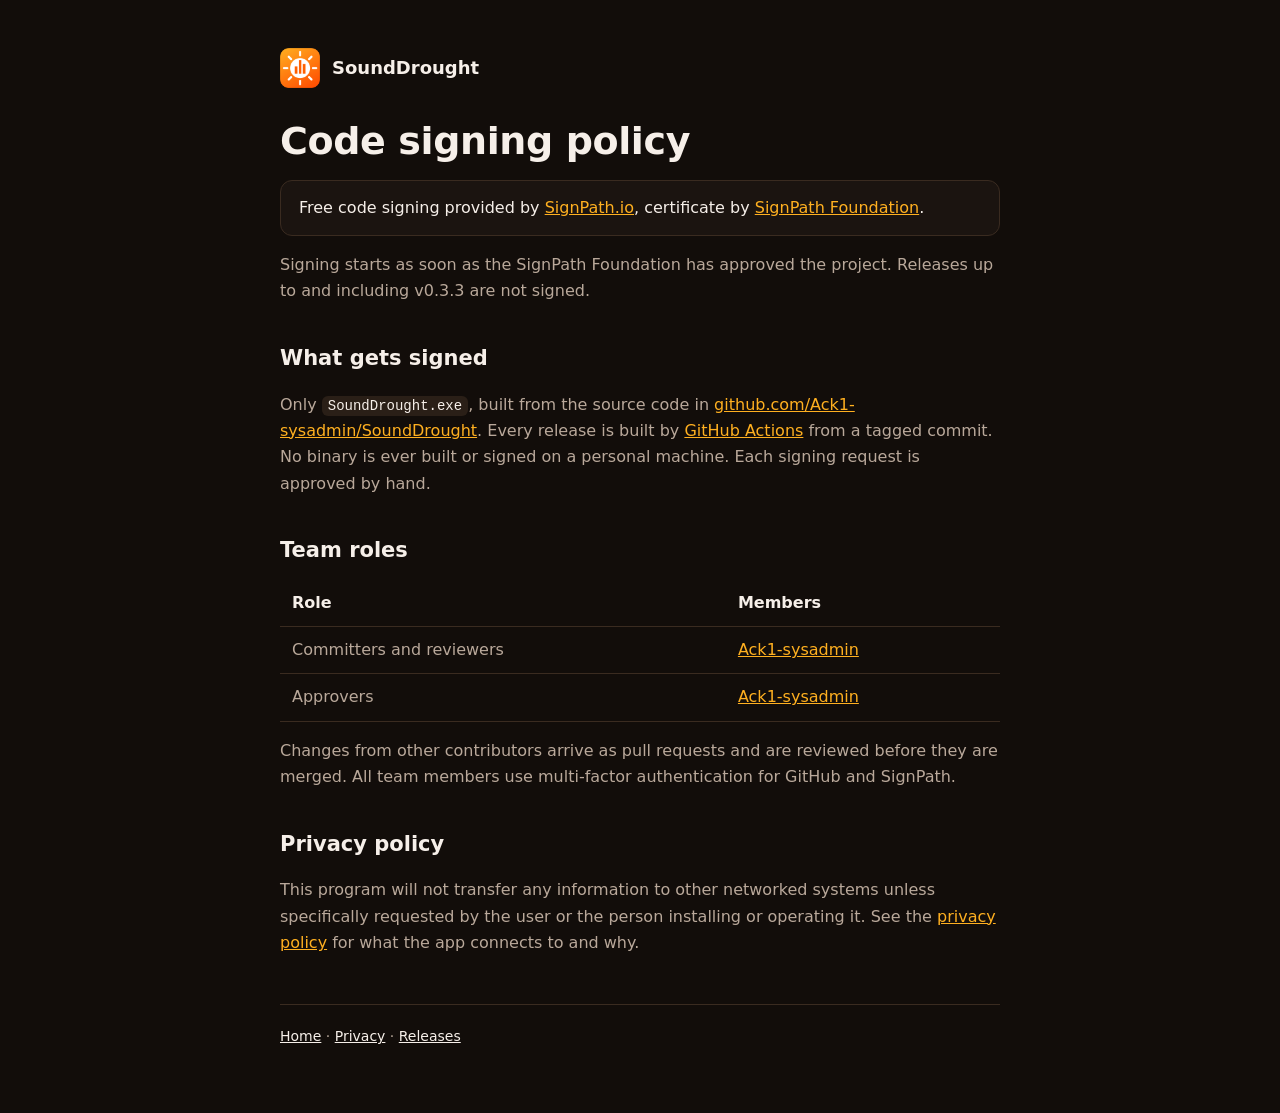
==== docs/code-signing.html @ 421b53ac "Code signing policy, privacy policy and prepared SignPath signing - docs/code-signing.html and docs/" ====
<!doctype html>
<html lang="en">
<head>
  <meta charset="utf-8">
  <meta name="viewport" content="width=device-width, initial-scale=1">
  <title>Code signing policy – SoundDrought</title>
  <meta name="description" content="How SoundDrought releases are built and signed.">
  <link rel="icon" href="icon.png">
  <link rel="stylesheet" href="page.css">
</head>
<body>
<main>
  <header><img src="icon.png" alt=""><a href="./">SoundDrought</a></header>

  <h1>Code signing policy</h1>

  <p class="note">
    Free code signing provided by <a href="https://signpath.io">SignPath.io</a>,
    certificate by <a href="https://signpath.org">SignPath Foundation</a>.
  </p>
  <p>
    Signing starts as soon as the SignPath Foundation has approved the project. Releases up to and
    including v0.3.3 are not signed.
  </p>

  <h2>What gets signed</h2>
  <p>
    Only <code>SoundDrought.exe</code>, built from the source code in
    <a href="https://github.com/Ack1-sysadmin/SoundDrought">github.com/Ack1-sysadmin/SoundDrought</a>.
    Every release is built by <a href="https://github.com/Ack1-sysadmin/SoundDrought/actions">GitHub Actions</a>
    from a tagged commit. No binary is ever built or signed on a personal machine. Each signing request
    is approved by hand.
  </p>

  <h2>Team roles</h2>
  <table>
    <tr><th>Role</th><th>Members</th></tr>
    <tr><td>Committers and reviewers</td><td><a href="https://github.com/Ack1-sysadmin">Ack1-sysadmin</a></td></tr>
    <tr><td>Approvers</td><td><a href="https://github.com/Ack1-sysadmin">Ack1-sysadmin</a></td></tr>
  </table>
  <p>
    Changes from other contributors arrive as pull requests and are reviewed before they are merged.
    All team members use multi-factor authentication for GitHub and SignPath.
  </p>

  <h2>Privacy policy</h2>
  <p>
    This program will not transfer any information to other networked systems unless specifically
    requested by the user or the person installing or operating it. See the
    <a href="privacy.html">privacy policy</a> for what the app connects to and why.
  </p>

  <footer>
    <a href="./">Home</a> · <a href="privacy.html">Privacy</a> ·
    <a href="https://github.com/Ack1-sysadmin/SoundDrought/releases">Releases</a>
  </footer>
</main>
</body>
</html>
---- docs/page.css ----
/* Shared style for the text pages (code signing policy, privacy). Matches index.html. */
:root {
  --bg: #120d0a;
  --bg-2: #1b1410;
  --line: #3a2b20;
  --text: #f6efe9;
  --muted: #b9a89a;
  --sun-1: #ffb020;
}
* { box-sizing: border-box; }
body {
  margin: 0;
  background: var(--bg);
  color: var(--text);
  font: 16px/1.65 "Segoe UI Variable Text", "Segoe UI", system-ui, -apple-system, sans-serif;
  -webkit-font-smoothing: antialiased;
}
main { max-width: 760px; margin: 0 auto; padding: 48px 20px 64px; }
header { display: flex; align-items: center; gap: 12px; margin-bottom: 32px; }
header img { width: 40px; height: 40px; }
header a { color: var(--text); text-decoration: none; font-weight: 600; font-size: 18px; }
h1 { font-size: clamp(28px, 5vw, 38px); line-height: 1.15; margin: 0 0 8px; letter-spacing: -.01em; }
h2 { font-size: 21px; margin: 36px 0 8px; }
p, li { color: var(--muted); }
strong, b { color: var(--text); }
a { color: var(--sun-1); }
ul { padding-left: 20px; }
table { width: 100%; border-collapse: collapse; margin: 12px 0; }
th, td { text-align: left; padding: 10px 12px; border-bottom: 1px solid var(--line); vertical-align: top; }
th { color: var(--text); font-weight: 600; }
td { color: var(--muted); }
.note {
  border: 1px solid var(--line); background: var(--bg-2); border-radius: 12px;
  padding: 14px 18px; margin: 16px 0; color: var(--text);
}
code { font: 14px ui-monospace, "Cascadia Mono", Consolas, monospace; background: #2a1f17; padding: 2px 6px; border-radius: 6px; color: var(--text); }
footer { margin-top: 48px; padding-top: 20px; border-top: 1px solid var(--line); font-size: 14px; color: var(--muted); }
footer a { color: var(--text); }
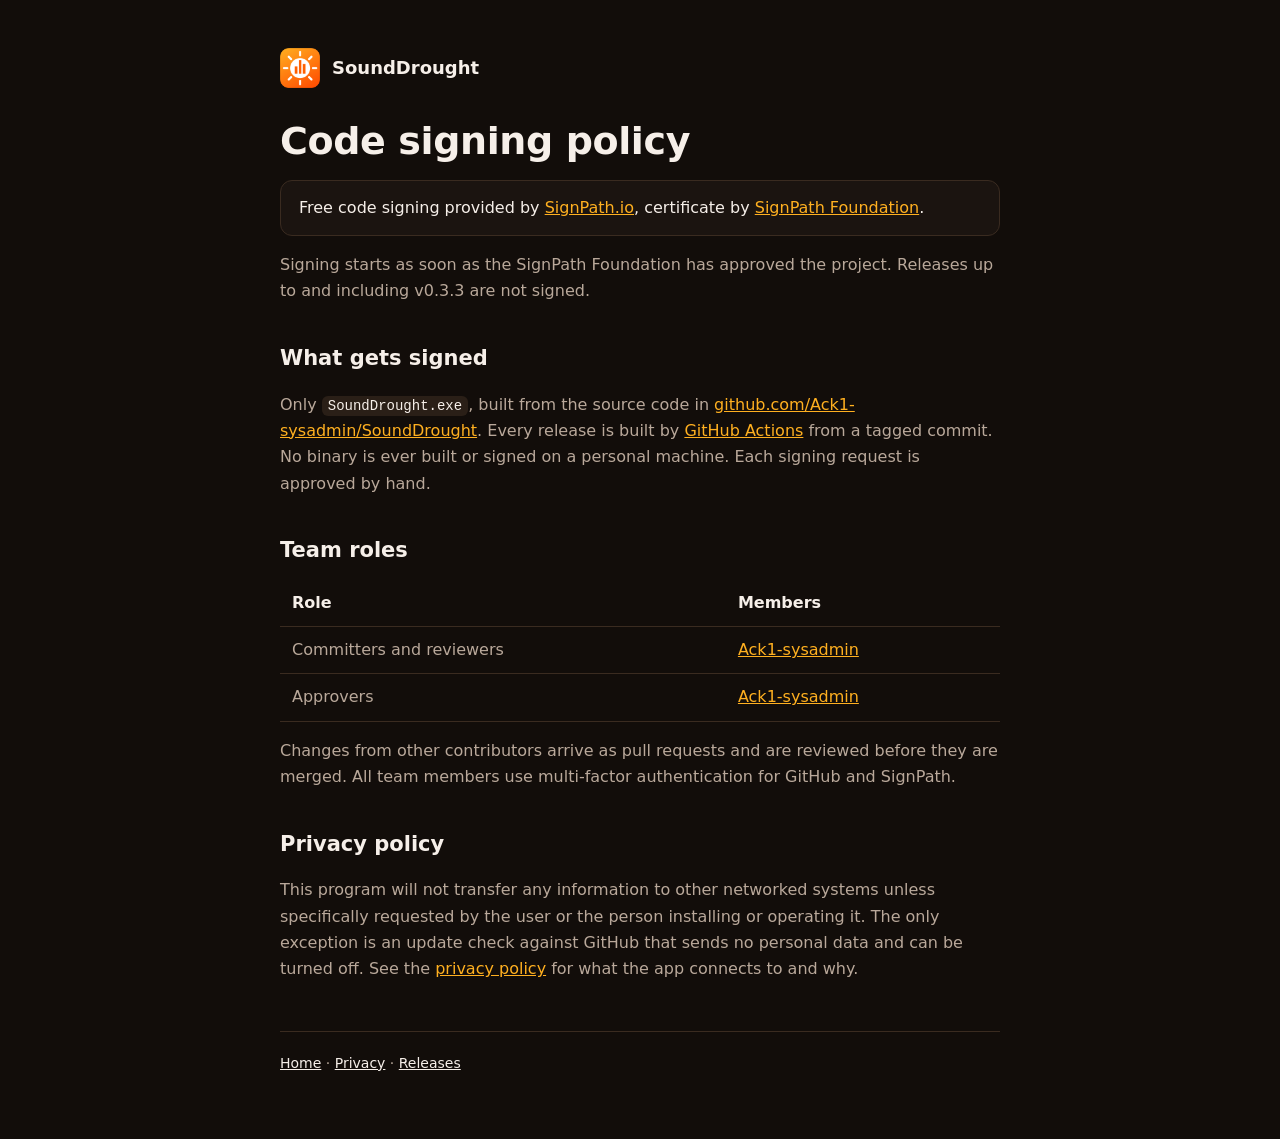
==== commit ca53ec1f: "Equalizer, resume, sleep timer, mini player variants, taskbar extras, update notice - Equalizer (5 b" ====
--- a/docs/code-signing.html
+++ b/docs/code-signing.html
@@ -46,7 +46,8 @@
   <h2>Privacy policy</h2>
   <p>
     This program will not transfer any information to other networked systems unless specifically
-    requested by the user or the person installing or operating it. See the
+    requested by the user or the person installing or operating it. The only exception is an update
+    check against GitHub that sends no personal data and can be turned off. See the
     <a href="privacy.html">privacy policy</a> for what the app connects to and why.
   </p>
 
